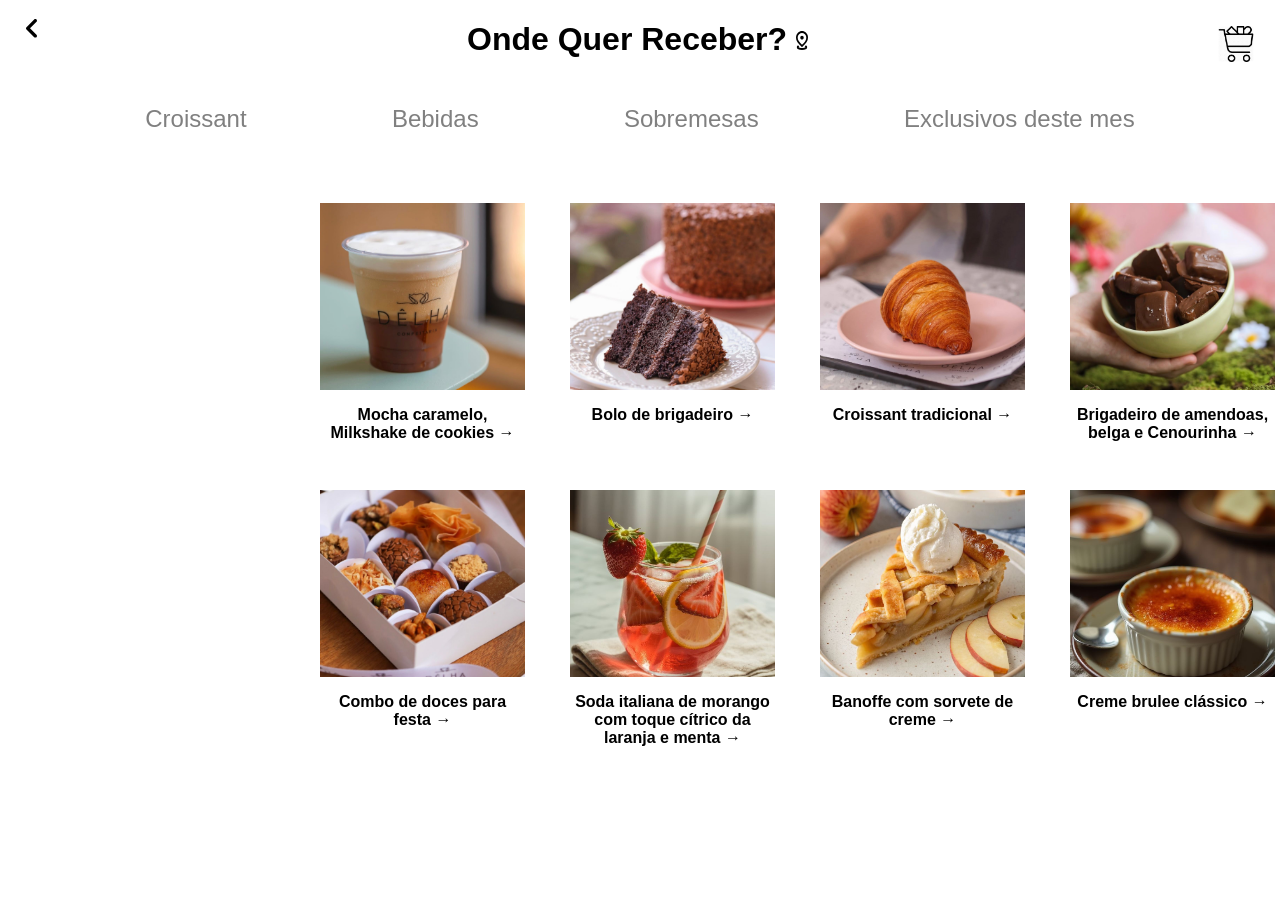
==== cardapio.html @ 1341f413 "Atualizações gerais Banco de dados atualizado. Arquivos desnecessários removidos. Melhora no design " ====
<!doctype html>
<html lang="pt-br">
  <head>
    <meta charset="UTF-8" />
    <meta name="viewport" content="width=device-width, initial-scale=1.0" />
    <title>Café Pontes</title>
  </head>
  <body>
    <!--
        API do governo de libras
    -->
    <div vw class="enabled">
      <div vw-access-button class="active"></div>
      <div vw-plugin-wrapper>
        <div class="vw-plugin-top-wrapper"></div>
      </div>
    </div>
    <script src="https://vlibras.gov.br/app/vlibras-plugin.js"></script>
    <script>
      new window.VLibras.Widget("https://vlibras.gov.br/app");
    </script>
    <!----------------------------------------------------------------------------------------------------------->
    <header>
      <a href="index.html" target="_self">
        <button><svg width="11" height="19" viewBox="0 0 11 19" fill="none" xmlns="http://www.w3.org/2000/svg"><path d="M4 9.29167L10.5 15.7917C10.8056 16.0972 10.9583 16.4861 10.9583 16.9583C10.9583 17.4306 10.8056 17.8194 10.5 18.125C10.1944 18.4306 9.80556 18.5833 9.33333 18.5833C8.86111 18.5833 8.47222 18.4306 8.16667 18.125L0.5 10.4583C0.166667 10.125 0 9.73611 0 9.29167C0 8.84723 0.166667 8.45834 0.5 8.125L8.16667 0.458338C8.47222 0.152782 8.86111 1.90735e-06 9.33333 1.90735e-06C9.80556 1.90735e-06 10.1944 0.152782 10.5 0.458338C10.8056 0.763893 10.9583 1.15278 10.9583 1.625C10.9583 2.09723 10.8056 2.48611 10.5 2.79167L4 9.29167Z" fill="black"/></svg></button>
      </a>
      <h1>Onde Quer Receber?  <svg width="12" height="19" viewBox="0 0 12 19" fill="none" xmlns="http://www.w3.org/2000/svg"><path d="M2.29286 18.2048C1.33571 17.6741 0.857142 16.9892 0.857142 16.15C0.857142 15.77 0.960857 15.4179 1.16829 15.0936C1.37571 14.7693 1.66457 14.4881 2.03486 14.25L3.38486 15.6512C3.25628 15.7146 3.11686 15.7858 2.96657 15.865C2.81628 15.9442 2.69857 16.0392 2.61343 16.15C2.79914 16.4033 3.22771 16.625 3.89914 16.815C4.57057 17.005 5.27085 17.1 6 17.1C6.72914 17.1 7.43285 17.005 8.11114 16.815C8.78942 16.625 9.22143 16.4033 9.40714 16.15C9.30714 16.0233 9.17857 15.9204 9.02142 15.8412C8.86428 15.7621 8.71428 15.6908 8.57142 15.6275L9.89999 14.2025C10.3 14.4558 10.6071 14.745 10.8214 15.0698C11.0357 15.3947 11.1429 15.7548 11.1429 16.15C11.1429 16.9892 10.6643 17.6741 9.70714 18.2048C8.75 18.7356 7.51428 19.0006 6 19C4.48571 18.9994 3.25 18.7343 2.29286 18.2048ZM6.02143 13.775C7.43571 12.6192 8.5 11.4595 9.21428 10.2961C9.92857 9.13267 10.2857 7.9648 10.2857 6.7925C10.2857 5.1775 9.82142 3.95833 8.89285 3.135C7.96428 2.31167 7 1.9 6 1.9C5 1.9 4.03571 2.31167 3.10714 3.135C2.17857 3.95833 1.71428 5.1775 1.71428 6.7925C1.71428 7.85333 2.06428 8.95787 2.76428 10.1061C3.46428 11.2543 4.55 12.4773 6.02143 13.775ZM6 16.15C3.98571 14.5033 2.48228 12.9042 1.48971 11.3525C0.497143 9.80083 0.000571428 8.28083 0 6.7925C0 5.66833 0.182286 4.68255 0.546857 3.83515C0.911428 2.98775 1.37914 2.27937 1.95 1.71C2.52086 1.14064 3.16371 0.713135 3.87857 0.427502C4.59343 0.141869 5.30057 -0.000631231 6 2.10177e-06C6.69943 0.000635435 7.40657 0.143135 8.12142 0.427502C8.83628 0.711869 9.47914 1.13937 10.05 1.71C10.6209 2.28063 11.0889 2.98934 11.454 3.8361C11.8191 4.68287 12.0011 5.66833 12 6.7925C12 8.28083 11.5037 9.80083 10.5111 11.3525C9.51857 12.9042 8.01485 14.5033 6 16.15ZM6 8.55C6.47143 8.55 6.87514 8.36412 7.21114 7.99235C7.54714 7.62058 7.71485 7.17313 7.71428 6.65C7.71371 6.12687 7.546 5.67973 7.21114 5.3086C6.87628 4.93747 6.47257 4.75127 6 4.75C5.52743 4.74873 5.124 4.93493 4.78971 5.3086C4.45543 5.68227 4.28743 6.1294 4.28571 6.65C4.284 7.1706 4.452 7.61805 4.78971 7.99235C5.12743 8.36665 5.53085 8.55253 6 8.55Z" fill="black"/></svg></h1>
      <button>
        <img src="Midia/Shopping Car.png" height="36">
      </button>
    </header>
    <nav>
      <h1>Croissant</h1>
      <h1>Bebidas</h1>
      <h1>Sobremesas</h1>
      <h1>Exclusivos deste mes</h1>
    </nav>
    <main>
        <article class="iten-card">
          <img src="Midia/item8.jpg">
          <p>
             Mocha caramelo, Milkshake de cookies → 
          </p>
        </article>
        <article class="iten-card">
          <img src="Midia/item7.jpg">
          <p>
            Bolo de brigadeiro →
          </p>
        </article>
        <article class="iten-card">
          <img src="Midia/item6.jpg">
          <p>
            Croissant tradicional →
          </p>
        </article>
        <article class="iten-card">
          <img src="Midia/item5.jpg">
          <p>
            Brigadeiro de amendoas, belga e Cenourinha →
          </p>
        </article>
        <article class="iten-card">
          <img src="Midia/item4.jpg">
          <p>
            Combo de doces para  festa →
          </p>
        </article>
        <article class="iten-card">
          <img src="Midia/item1.jpg">
          <p>
            Soda italiana de morango com toque cítrico da laranja e  menta →
          </p>
        </article>
        <article class="iten-card">
          <img src="Midia/item3.jpg">
          <p>
            Banoffe com sorvete de creme →
          </p>
        </article>
        <article class="iten-card">
          <img src="Midia/item2.jpg">
          <p>
            Creme brulee clássico →
          </p>
        </article>

    </main>
  </body>

  <link rel="stylesheet" href="Estilos/all.css" />
  <link rel="stylesheet" href="Estilos/cardapio.css" />
</html>
---- Estilos/all.css ----
*{
    font-family: Arial, Helvetica, sans-serif;
}

body {
    margin: 0;
}
---- Estilos/cardapio.css ----
header{
    display: flex;
    flex-direction: row;
    justify-content: space-between;
}
header a{
    margin-left: 20px;
}
header button{
    margin-right: 20px;
}
header h1{
    margin-left: 15vw;
    margin-right: 15vw;
}
header button{
    margin-top: 14px;
    border:0 transparent;
    background-color: transparent;
    font-size: 2vw;
    cursor: pointer;
}
nav{
    display: flex;
    flex-direction: row;
    justify-content: space-evenly;
    margin-bottom: 50px;
    margin-top:5px ;
}
nav h1{
    font-weight: lighter;
    color:gray;
    font-size: x-large;
    cursor:pointer;
}
nav h1:hover{
    text-decoration: underline;
}
main{
    display: grid;
    grid-template-columns: 200px 200px 200px 200px;
    gap: 50px;
    max-width: 50%;
    align-items: center;
    align-self: center;
    align-content: center;
    margin: 0 auto;
}
.iten-card{
    display: flex;
    flex-direction: column;
    align-items: center;
    text-align: center;
    width: 205px;
    height: 237px;
}
.iten-card img{
    width: 205px;
    height: 187px;
    aspect-ratio: 1 / 1;
    object-fit: cover;
}
.iten-card p{
    font-weight: 700;
    cursor: pointer;
}
.iten-card p:hover{
    text-decoration: underline;
}
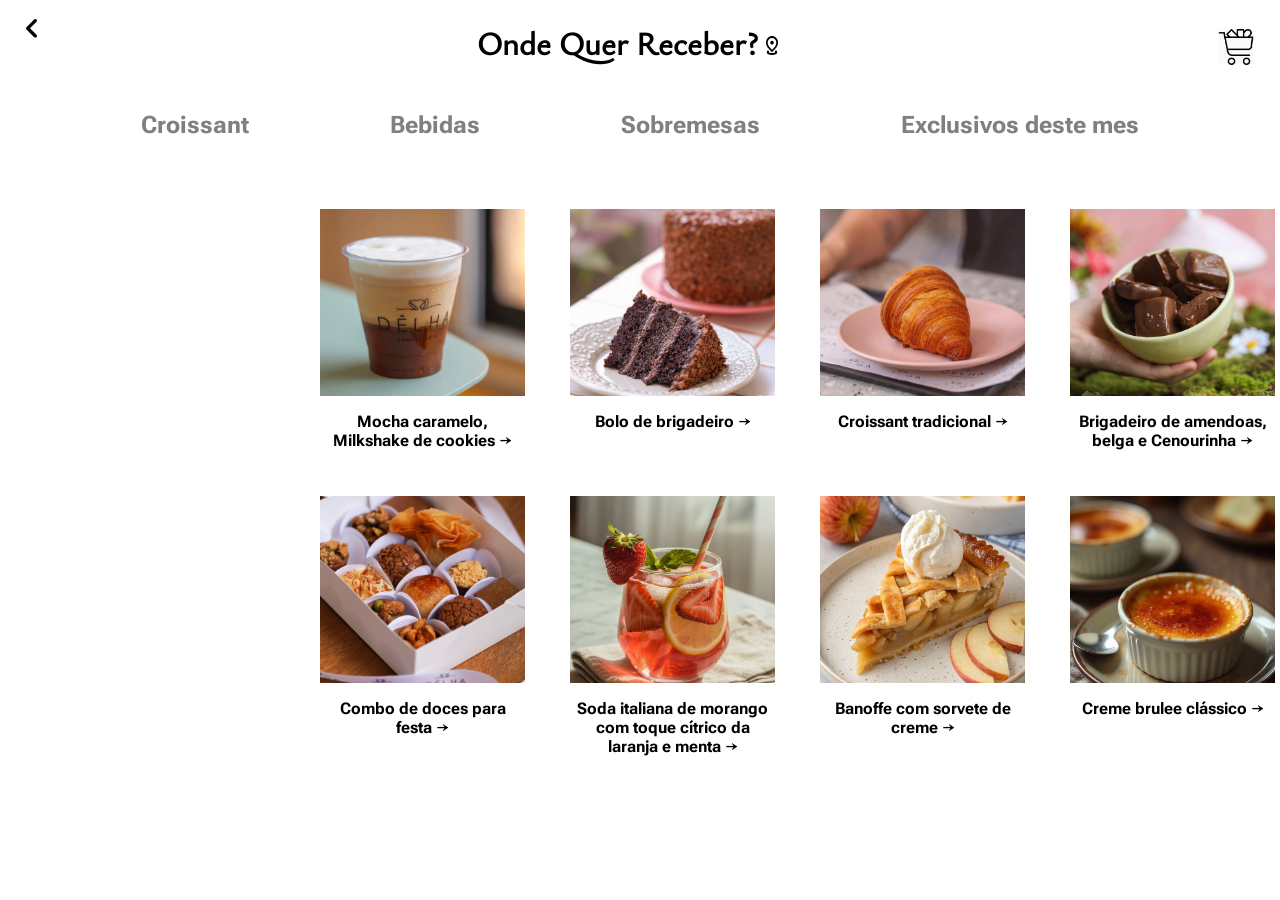
==== commit e08cbf86: "." ====
--- a/cardapio.html
+++ b/cardapio.html
@@ -26,7 +26,9 @@
       </a>
       <h1>Onde Quer Receber?  <svg width="12" height="19" viewBox="0 0 12 19" fill="none" xmlns="http://www.w3.org/2000/svg"><path d="M2.29286 18.2048C1.33571 17.6741 0.857142 16.9892 0.857142 16.15C0.857142 15.77 0.960857 15.4179 1.16829 15.0936C1.37571 14.7693 1.66457 14.4881 2.03486 14.25L3.38486 15.6512C3.25628 15.7146 3.11686 15.7858 2.96657 15.865C2.81628 15.9442 2.69857 16.0392 2.61343 16.15C2.79914 16.4033 3.22771 16.625 3.89914 16.815C4.57057 17.005 5.27085 17.1 6 17.1C6.72914 17.1 7.43285 17.005 8.11114 16.815C8.78942 16.625 9.22143 16.4033 9.40714 16.15C9.30714 16.0233 9.17857 15.9204 9.02142 15.8412C8.86428 15.7621 8.71428 15.6908 8.57142 15.6275L9.89999 14.2025C10.3 14.4558 10.6071 14.745 10.8214 15.0698C11.0357 15.3947 11.1429 15.7548 11.1429 16.15C11.1429 16.9892 10.6643 17.6741 9.70714 18.2048C8.75 18.7356 7.51428 19.0006 6 19C4.48571 18.9994 3.25 18.7343 2.29286 18.2048ZM6.02143 13.775C7.43571 12.6192 8.5 11.4595 9.21428 10.2961C9.92857 9.13267 10.2857 7.9648 10.2857 6.7925C10.2857 5.1775 9.82142 3.95833 8.89285 3.135C7.96428 2.31167 7 1.9 6 1.9C5 1.9 4.03571 2.31167 3.10714 3.135C2.17857 3.95833 1.71428 5.1775 1.71428 6.7925C1.71428 7.85333 2.06428 8.95787 2.76428 10.1061C3.46428 11.2543 4.55 12.4773 6.02143 13.775ZM6 16.15C3.98571 14.5033 2.48228 12.9042 1.48971 11.3525C0.497143 9.80083 0.000571428 8.28083 0 6.7925C0 5.66833 0.182286 4.68255 0.546857 3.83515C0.911428 2.98775 1.37914 2.27937 1.95 1.71C2.52086 1.14064 3.16371 0.713135 3.87857 0.427502C4.59343 0.141869 5.30057 -0.000631231 6 2.10177e-06C6.69943 0.000635435 7.40657 0.143135 8.12142 0.427502C8.83628 0.711869 9.47914 1.13937 10.05 1.71C10.6209 2.28063 11.0889 2.98934 11.454 3.8361C11.8191 4.68287 12.0011 5.66833 12 6.7925C12 8.28083 11.5037 9.80083 10.5111 11.3525C9.51857 12.9042 8.01485 14.5033 6 16.15ZM6 8.55C6.47143 8.55 6.87514 8.36412 7.21114 7.99235C7.54714 7.62058 7.71485 7.17313 7.71428 6.65C7.71371 6.12687 7.546 5.67973 7.21114 5.3086C6.87628 4.93747 6.47257 4.75127 6 4.75C5.52743 4.74873 5.124 4.93493 4.78971 5.3086C4.45543 5.68227 4.28743 6.1294 4.28571 6.65C4.284 7.1706 4.452 7.61805 4.78971 7.99235C5.12743 8.36665 5.53085 8.55253 6 8.55Z" fill="black"/></svg></h1>
       <button>
-        <img src="Midia/Shopping Car.png" height="36">
+        <a href="chekout.html" target="_self">
+          <img src="Midia/Shopping Car.png" height="36">
+        </a>
       </button>
     </header>
     <nav>
--- a/Estilos/cardapio.css
+++ b/Estilos/cardapio.css
@@ -1,3 +1,35 @@
+@font-face {
+  font-family: "ABeeZee";
+  src: url("../Fonts/ABeeZee-Regular.ttf") format("truetype");
+  font-weight: 400;
+  font-style: normal;
+  font-display: swap;
+}
+
+@font-face {
+  font-family: "Roboto-flex";
+  src: url("../Fonts/Roboto-flex.ttf") format("truetype");
+  font-weight: 100 900; /* Fontes variáveis aceitam múltiplos pesos */
+  font-style: normal;
+  font-display: swap;
+}
+
+@font-face {
+  font-family: "Yrsa";
+  src: url("../Fonts/Yrsa-Bold.ttf") format("truetype");
+  font-weight: bold;
+  font-style: normal;
+  font-display: swap;
+}
+
+@font-face {
+  font-family: "YsabeauOffice-Regular";
+  src: url("../Fonts/YsabeauOffice-Regular.ttf") format("truetype"); 
+  font-weight: 400;
+  font-style: normal;
+  font-display: swap;
+}
+
 header{
     display: flex;
     flex-direction: row;
@@ -12,6 +44,8 @@
 header h1{
     margin-left: 15vw;
     margin-right: 15vw;
+    font-family: 'YsabeauOffice-Regular';
+    font-weight: bolder;
 }
 header button{
     margin-top: 14px;
@@ -28,10 +62,11 @@
     margin-top:5px ;
 }
 nav h1{
-    font-weight: lighter;
+    font-weight: bold;
     color:gray;
     font-size: x-large;
     cursor:pointer;
+    font-family: 'Roboto-flex';
 }
 nav h1:hover{
     text-decoration: underline;
@@ -63,6 +98,7 @@
 .iten-card p{
     font-weight: 700;
     cursor: pointer;
+    font-family: 'Roboto-flex';
 }
 .iten-card p:hover{
     text-decoration: underline;
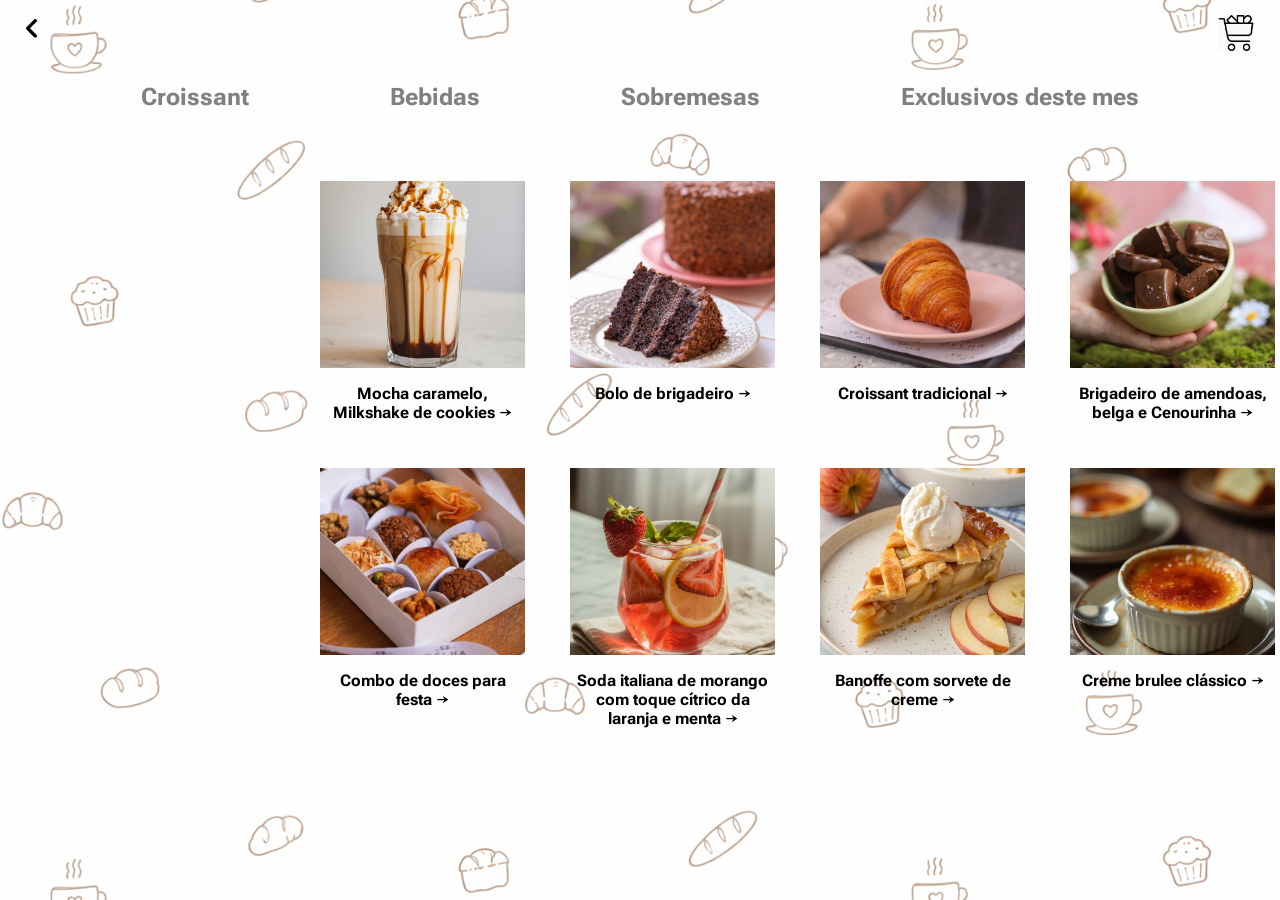
==== commit 64ff780b: "Implement structure for code changes with placeholders for future updates Co-authored-by: Copilot <c" ====
--- a/cardapio.html
+++ b/cardapio.html
@@ -24,13 +24,15 @@
       <a href="index.html" target="_self">
         <button><svg width="11" height="19" viewBox="0 0 11 19" fill="none" xmlns="http://www.w3.org/2000/svg"><path d="M4 9.29167L10.5 15.7917C10.8056 16.0972 10.9583 16.4861 10.9583 16.9583C10.9583 17.4306 10.8056 17.8194 10.5 18.125C10.1944 18.4306 9.80556 18.5833 9.33333 18.5833C8.86111 18.5833 8.47222 18.4306 8.16667 18.125L0.5 10.4583C0.166667 10.125 0 9.73611 0 9.29167C0 8.84723 0.166667 8.45834 0.5 8.125L8.16667 0.458338C8.47222 0.152782 8.86111 1.90735e-06 9.33333 1.90735e-06C9.80556 1.90735e-06 10.1944 0.152782 10.5 0.458338C10.8056 0.763893 10.9583 1.15278 10.9583 1.625C10.9583 2.09723 10.8056 2.48611 10.5 2.79167L4 9.29167Z" fill="black"/></svg></button>
       </a>
-      <h1>Onde Quer Receber?  <svg width="12" height="19" viewBox="0 0 12 19" fill="none" xmlns="http://www.w3.org/2000/svg"><path d="M2.29286 18.2048C1.33571 17.6741 0.857142 16.9892 0.857142 16.15C0.857142 15.77 0.960857 15.4179 1.16829 15.0936C1.37571 14.7693 1.66457 14.4881 2.03486 14.25L3.38486 15.6512C3.25628 15.7146 3.11686 15.7858 2.96657 15.865C2.81628 15.9442 2.69857 16.0392 2.61343 16.15C2.79914 16.4033 3.22771 16.625 3.89914 16.815C4.57057 17.005 5.27085 17.1 6 17.1C6.72914 17.1 7.43285 17.005 8.11114 16.815C8.78942 16.625 9.22143 16.4033 9.40714 16.15C9.30714 16.0233 9.17857 15.9204 9.02142 15.8412C8.86428 15.7621 8.71428 15.6908 8.57142 15.6275L9.89999 14.2025C10.3 14.4558 10.6071 14.745 10.8214 15.0698C11.0357 15.3947 11.1429 15.7548 11.1429 16.15C11.1429 16.9892 10.6643 17.6741 9.70714 18.2048C8.75 18.7356 7.51428 19.0006 6 19C4.48571 18.9994 3.25 18.7343 2.29286 18.2048ZM6.02143 13.775C7.43571 12.6192 8.5 11.4595 9.21428 10.2961C9.92857 9.13267 10.2857 7.9648 10.2857 6.7925C10.2857 5.1775 9.82142 3.95833 8.89285 3.135C7.96428 2.31167 7 1.9 6 1.9C5 1.9 4.03571 2.31167 3.10714 3.135C2.17857 3.95833 1.71428 5.1775 1.71428 6.7925C1.71428 7.85333 2.06428 8.95787 2.76428 10.1061C3.46428 11.2543 4.55 12.4773 6.02143 13.775ZM6 16.15C3.98571 14.5033 2.48228 12.9042 1.48971 11.3525C0.497143 9.80083 0.000571428 8.28083 0 6.7925C0 5.66833 0.182286 4.68255 0.546857 3.83515C0.911428 2.98775 1.37914 2.27937 1.95 1.71C2.52086 1.14064 3.16371 0.713135 3.87857 0.427502C4.59343 0.141869 5.30057 -0.000631231 6 2.10177e-06C6.69943 0.000635435 7.40657 0.143135 8.12142 0.427502C8.83628 0.711869 9.47914 1.13937 10.05 1.71C10.6209 2.28063 11.0889 2.98934 11.454 3.8361C11.8191 4.68287 12.0011 5.66833 12 6.7925C12 8.28083 11.5037 9.80083 10.5111 11.3525C9.51857 12.9042 8.01485 14.5033 6 16.15ZM6 8.55C6.47143 8.55 6.87514 8.36412 7.21114 7.99235C7.54714 7.62058 7.71485 7.17313 7.71428 6.65C7.71371 6.12687 7.546 5.67973 7.21114 5.3086C6.87628 4.93747 6.47257 4.75127 6 4.75C5.52743 4.74873 5.124 4.93493 4.78971 5.3086C4.45543 5.68227 4.28743 6.1294 4.28571 6.65C4.284 7.1706 4.452 7.61805 4.78971 7.99235C5.12743 8.36665 5.53085 8.55253 6 8.55Z" fill="black"/></svg></h1>
       <button>
         <a href="chekout.html" target="_self">
           <img src="Midia/Shopping Car.png" height="36">
         </a>
       </button>
     </header>
+    <!--
+    Nav bar com as categorias dos itens, cada categoria para facilitar a navegação
+    -->
     <nav>
       <h1>Croissant</h1>
       <h1>Bebidas</h1>
@@ -38,6 +40,10 @@
       <h1>Exclusivos deste mes</h1>
     </nav>
     <main>
+      <!--
+      Cards dos itens, cada card tem uma imagem do item, nome e uma breve descrição
+      Utilizei classes para estilizar todos os cards da mesma forma
+      -->
         <article class="iten-card">
           <img src="Midia/item8.jpg">
           <p>
--- a/Estilos/cardapio.css
+++ b/Estilos/cardapio.css
@@ -28,6 +28,12 @@
   font-weight: 400;
   font-style: normal;
   font-display: swap;
+}
+
+body{
+    background-image: url("../Midia/background.png");
+    background-size: cover;
+    background-position: center;
 }
 
 header{
@@ -70,6 +76,8 @@
 }
 nav h1:hover{
     text-decoration: underline;
+    color:black;
+    font-weight: bolder;
 }
 main{
     display: grid;
@@ -94,6 +102,7 @@
     height: 187px;
     aspect-ratio: 1 / 1;
     object-fit: cover;
+    object-position: center;
 }
 .iten-card p{
     font-weight: 700;
